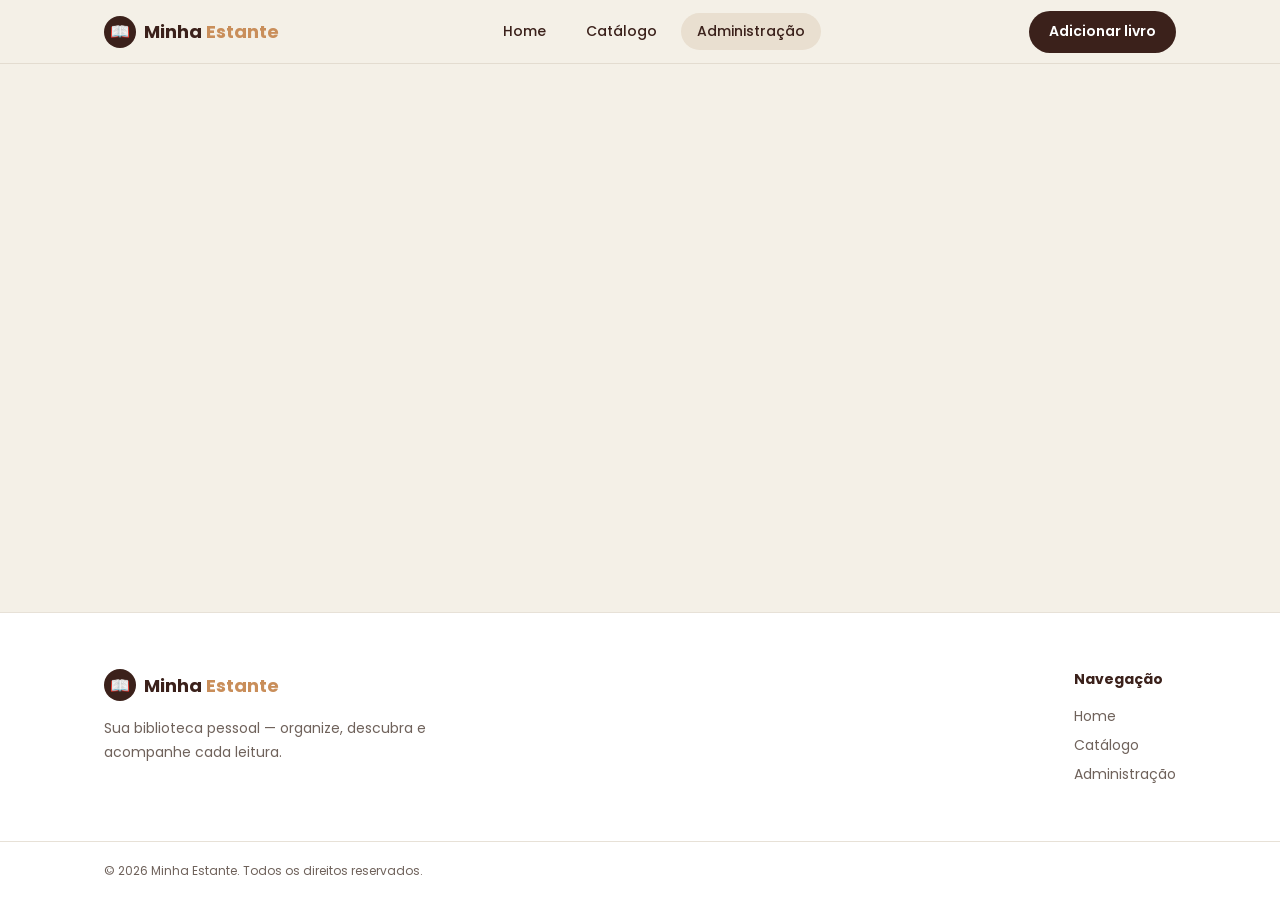
==== admin.html @ 82dd9d71 "chore: organiza estrutura inicial do projeto - Cria páginas principais: home, catálogo e administraç" ====
<!doctype html>
<html lang="pt-BR">
    <head>
        <meta charset="UTF-8" />
        <meta name="viewport" content="width=device-width, initial-scale=1.0" />
        <title>Minha Estante | Administração</title>

        <link rel="stylesheet" href="css/global.css" />
        <link rel="stylesheet" href="css/admin.css" />
    </head>
    <body>
        <header class="cabecalho">
            <div class="container conteudoCabecalho">
                <a href="index.html" class="logo">
                    <span class="iconeLogo">📖</span>
                    <span>Minha <strong>Estante</strong></span>
                </a>

                <nav class="navegacaoCabecalho">
                    <a href="index.html">Home</a>
                    <a href="catalogo.html">Catálogo</a>
                    <a href="admin.html" class="ativo">Administração</a>
                </nav>

                <a href="admin.html" class="botaoPrimario">Adicionar livro</a>
            </div>
        </header>

        <main>
            <!-- Conteúdo específico da página -->
        </main>

        <footer class="rodape">
            <div class="container conteudoRodape">
                <div class="marcaRodape">
                    <a href="index.html" class="logo">
                        <span class="iconeLogo">📖</span>
                        <span>Minha <strong>Estante</strong></span>
                    </a>

                    <p>Sua biblioteca pessoal — organize, descubra e acompanhe cada leitura.</p>
                </div>

                <nav class="navegacaoRodape">
                    <h3>Navegação</h3>

                    <a href="index.html">Home</a>
                    <a href="catalogo.html">Catálogo</a>
                    <a href="admin.html">Administração</a>
                </nav>
            </div>

            <div class="baseRodape">
                <div class="container">
                    <p>© 2026 Minha Estante. Todos os direitos reservados.</p>
                </div>
            </div>
        </footer>
    </body>
</html>
---- css/global.css ----
@import url("https://fonts.googleapis.com/css2?family=Poppins:wght@400;500;600;700;800&display=swap");

* {
    margin: 0;
    padding: 0;
    box-sizing: border-box;
}

:root {
    --fundoPrincipal: #f4f0e7;
    --branco: #ffffff;

    --marromEscuro: #3b211b;
    --marromClaro: #c98e5a;

    --textoPrincipal: #3b211b;
    --textoSecundario: #6f625b;

    --borda: #ddd4c7;

    --raioPilula: 999px;
}


html {
    scroll-behavior: smooth;
}

body {
    min-height: 100vh;
    display: flex;
    flex-direction: column;

    font-family: "Poppins", Arial, sans-serif;
    background-color: var(--fundoPrincipal);
    color: var(--textoPrincipal);
}

main {
    flex: 1;
}

a {
    color: inherit;
    text-decoration: none;
}

button {
    font-family: inherit;
    cursor: pointer;
}

img {
    max-width: 100%;
    display: block;
}

/* Container padrão */
.container {
    max-width: 1120px;
    margin: 0 auto;
    padding: 0 24px;
}

/* Cabeçalho */
.cabecalho {
    width: 100%;
    height: 64px;
    background-color: var(--fundoPrincipal);
    border-bottom: 1px solid rgba(221, 212, 199, 0.7);
}

.conteudoCabecalho {
    height: 100%;
    display: flex;
    align-items: center;
    justify-content: space-between;
}

/* Logo */
.logo {
    display: flex;
    align-items: center;
    gap: 8px;

    font-size: 18px;
    font-weight: 700;
    color: var(--marromEscuro);
}

.iconeLogo {
    width: 32px;
    height: 32px;
    border-radius: 50%;

    display: flex;
    align-items: center;
    justify-content: center;

    background-color: var(--marromEscuro);
    color: var(--branco);
    font-size: 16px;
}

.logo span strong {
    color: var(--marromClaro);
}

/* Menu do cabeçalho */
.navegacaoCabecalho {
    display: flex;
    align-items: center;
    gap: 8px;
}

.navegacaoCabecalho a {
    padding: 8px 16px;
    border-radius: var(--raioPilula);

    font-size: 14px;
    font-weight: 500;
    color: var(--marromEscuro);

    transition: 0.2s;
}

.navegacaoCabecalho a:hover,
.navegacaoCabecalho a.ativo {
    background-color: #e9dfd0;
}

/* Botão principal */
.botaoPrimario {
    min-height: 42px;
    padding: 0 20px;
    border-radius: var(--raioPilula);

    display: inline-flex;
    align-items: center;
    justify-content: center;

    background-color: var(--marromEscuro);
    color: var(--branco);

    font-size: 14px;
    font-weight: 600;

    border: none;
    transition: 0.2s;
}

.botaoPrimario:hover {
    background-color: #2d1814;
}

/* Rodapé */
.rodape {
    background-color: var(--branco);
    border-top: 1px solid rgba(221, 212, 199, 0.7);
}

.conteudoRodape {
    padding: 56px 24px;

    display: flex;
    justify-content: space-between;
    gap: 48px;
}

.marcaRodape {
    max-width: 360px;
}

.marcaRodape p {
    margin-top: 16px;

    font-size: 14px;
    line-height: 1.7;
    color: var(--textoSecundario);
}

.navegacaoRodape {
    display: flex;
    flex-direction: column;
    gap: 8px;
}

.navegacaoRodape h3 {
    margin-bottom: 8px;

    font-size: 14px;
    color: var(--marromEscuro);
}

.navegacaoRodape a {
    font-size: 14px;
    color: var(--textoSecundario);
}

.navegacaoRodape a:hover {
    color: var(--marromEscuro);
}

.baseRodape {
    border-top: 1px solid rgba(221, 212, 199, 0.7);
    padding: 20px 0;
}

.baseRodape p {
    font-size: 12px;
    color: var(--textoSecundario);
}
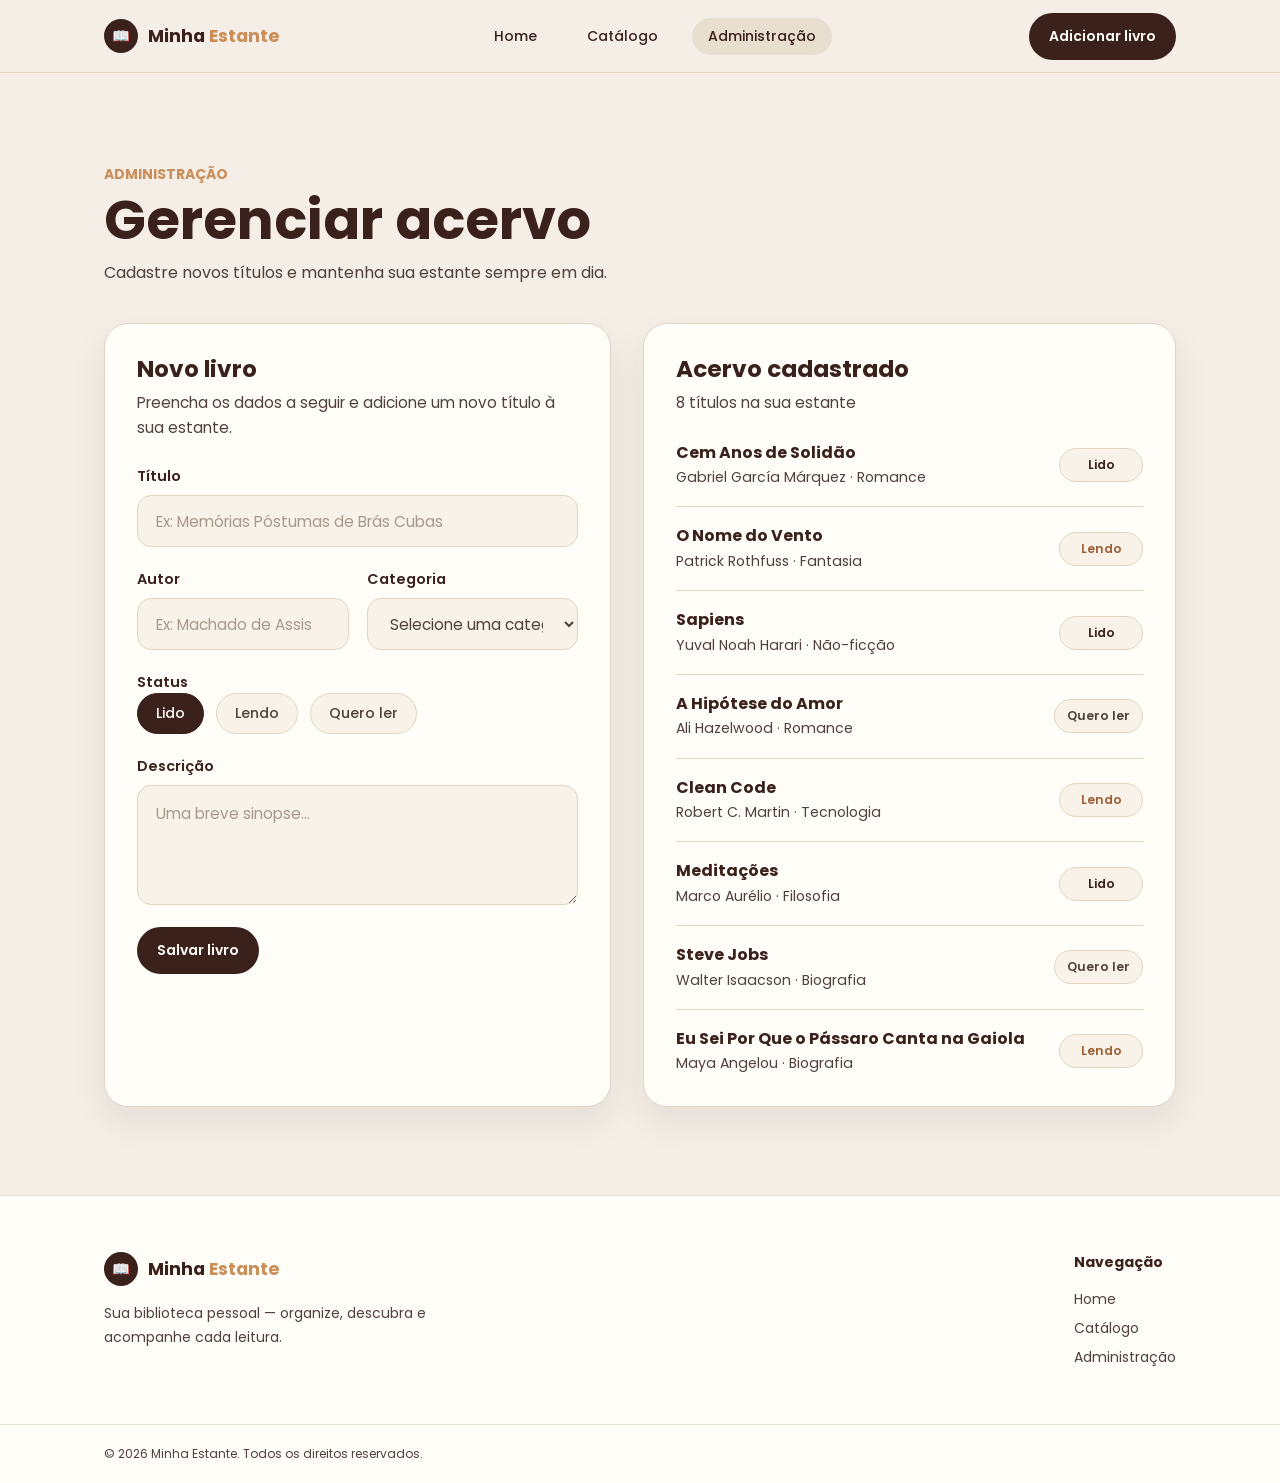
==== commit dc542c90: "Implementa parte administrativa" ====
--- a/admin.html
+++ b/admin.html
@@ -1,60 +1,156 @@
 <!doctype html>
 <html lang="pt-BR">
-    <head>
-        <meta charset="UTF-8" />
-        <meta name="viewport" content="width=device-width, initial-scale=1.0" />
-        <title>Minha Estante | Administração</title>
 
-        <link rel="stylesheet" href="css/global.css" />
-        <link rel="stylesheet" href="css/admin.css" />
-    </head>
-    <body>
-        <header class="cabecalho">
-            <div class="container conteudoCabecalho">
+<head>
+    <meta charset="UTF-8" />
+    <meta name="viewport" content="width=device-width, initial-scale=1.0" />
+    <title>Minha Estante | Administração</title>
+
+    <link rel="stylesheet" href="css/global.css" />
+    <link rel="stylesheet" href="css/admin.css" />
+</head>
+
+<body>
+    <header class="cabecalho">
+        <div class="container conteudoCabecalho">
+            <a href="index.html" class="logo">
+                <span class="iconeLogo">📖</span>
+                <span>Minha <strong>Estante</strong></span>
+            </a>
+
+            <nav class="navegacaoCabecalho">
+                <a href="index.html">Home</a>
+                <a href="catalogo.html">Catálogo</a>
+                <a href="admin.html" class="ativo">Administração</a>
+            </nav>
+
+            <a href="#formularioLivro" class="botaoPrimario">Adicionar livro</a>
+        </div>
+    </header>
+
+    <main>
+        <section class="secaoAdmin">
+            <div class="container">
+                <div class="cabecalhoSecao">
+                    <span class="etiquetaSecao">Administração</span>
+
+                    <h1>Gerenciar acervo</h1>
+
+                    <p>Cadastre novos títulos e mantenha sua estante sempre em dia.</p>
+                </div>
+
+                <div class="gradeAdmin">
+                    <section class="cartaoAdmin cartaoFormulario" aria-labelledby="tituloFormulario">
+                        <div class="cabecalhoCartao">
+                            <h2 id="tituloFormulario">Novo livro</h2>
+
+                            <p>
+                                Preencha os dados a seguir e adicione um novo título
+                                à sua estante.
+                            </p>
+                        </div>
+
+                        <form id="formularioLivro" class="formularioLivro">
+                            <div class="grupoCampo">
+                                <label for="tituloLivro">Título</label>
+
+                                <input type="text" id="tituloLivro" name="tituloLivro"
+                                    placeholder="Ex: Memórias Póstumas de Brás Cubas" required />
+                            </div>
+
+                            <div class="linhaCampos">
+                                <div class="grupoCampo">
+                                    <label for="autorLivro">Autor</label>
+
+                                    <input type="text" id="autorLivro" name="autorLivro"
+                                        placeholder="Ex: Machado de Assis" required />
+                                </div>
+
+                                <div class="grupoCampo">
+                                    <label for="categoriaLivro">Categoria</label>
+
+                                    <select id="categoriaLivro" name="categoriaLivro" required>
+                                        <option value="">
+                                            Selecione uma categoria
+                                        </option>
+                                    </select>
+                                </div>
+                            </div>
+
+                            <fieldset class="grupoCampo grupoStatus">
+                                <legend>Status</legend>
+
+                                <div class="opcoesStatus">
+                                    <input type="radio" id="statusLido" name="statusLivro" value="Lido" checked />
+                                    <label for="statusLido">Lido</label>
+
+                                    <input type="radio" id="statusLendo" name="statusLivro" value="Lendo" />
+                                    <label for="statusLendo">Lendo</label>
+
+                                    <input type="radio" id="statusQueroLer" name="statusLivro" value="Quero ler" />
+                                    <label for="statusQueroLer">Quero ler</label>
+                                </div>
+                            </fieldset>
+
+                            <div class="grupoCampo">
+                                <label for="descricaoLivro">Descrição</label>
+
+                                <textarea id="descricaoLivro" name="descricaoLivro" placeholder="Uma breve sinopse..."
+                                    required></textarea>
+                            </div>
+
+                            <button type="submit" class="botaoPrimario botaoSalvar">
+                                Salvar livro
+                            </button>
+                        </form>
+                    </section>
+
+                    <section class="cartaoAdmin cartaoAcervo" aria-labelledby="tituloAcervo">
+                        <div class="cabecalhoCartao">
+                            <h2 id="tituloAcervo">Acervo cadastrado</h2>
+
+                            <p>
+                                <span id="totalLivrosAdmin">0</span>
+                                títulos na sua estante
+                            </p>
+                        </div>
+
+                        <div id="listaLivrosAdmin" class="listaLivrosAdmin"></div>
+                    </section>
+                </div>
+            </div>
+        </section>
+    </main>
+
+    <footer class="rodape">
+        <div class="container conteudoRodape">
+            <div class="marcaRodape">
                 <a href="index.html" class="logo">
                     <span class="iconeLogo">📖</span>
                     <span>Minha <strong>Estante</strong></span>
                 </a>
 
-                <nav class="navegacaoCabecalho">
-                    <a href="index.html">Home</a>
-                    <a href="catalogo.html">Catálogo</a>
-                    <a href="admin.html" class="ativo">Administração</a>
-                </nav>
-
-                <a href="admin.html" class="botaoPrimario">Adicionar livro</a>
-            </div>
-        </header>
-
-        <main>
-            <!-- Conteúdo específico da página -->
-        </main>
-
-        <footer class="rodape">
-            <div class="container conteudoRodape">
-                <div class="marcaRodape">
-                    <a href="index.html" class="logo">
-                        <span class="iconeLogo">📖</span>
-                        <span>Minha <strong>Estante</strong></span>
-                    </a>
-
-                    <p>Sua biblioteca pessoal — organize, descubra e acompanhe cada leitura.</p>
-                </div>
-
-                <nav class="navegacaoRodape">
-                    <h3>Navegação</h3>
-
-                    <a href="index.html">Home</a>
-                    <a href="catalogo.html">Catálogo</a>
-                    <a href="admin.html">Administração</a>
-                </nav>
+                <p>Sua biblioteca pessoal — organize, descubra e acompanhe cada leitura.</p>
             </div>
 
-            <div class="baseRodape">
-                <div class="container">
-                    <p>© 2026 Minha Estante. Todos os direitos reservados.</p>
-                </div>
+            <nav class="navegacaoRodape">
+                <h3>Navegação</h3>
+
+                <a href="index.html">Home</a>
+                <a href="catalogo.html">Catálogo</a>
+                <a href="admin.html">Administração</a>
+            </nav>
+        </div>
+
+        <div class="baseRodape">
+            <div class="container">
+                <p>© 2026 Minha Estante. Todos os direitos reservados.</p>
             </div>
-        </footer>
-    </body>
+        </div>
+    </footer>
+
+    <script src="js/dados.js"></script>
+    <script src="js/admin.js"></script>
+</body>
+
 </html>
--- a/css/global.css
+++ b/css/global.css
@@ -7,16 +7,17 @@
 }
 
 :root {
-    --fundoPrincipal: #f4f0e7;
-    --branco: #ffffff;
-
-    --marromEscuro: #3b211b;
+    --fundoPrincipal: #f4eee7;
+    --card: #fffdf8;
+
+    --marromEscuro: #3b211c;
     --marromClaro: #c98e5a;
-
-    --textoPrincipal: #3b211b;
-    --textoSecundario: #6f625b;
-
-    --borda: #ddd4c7;
+    --marromMedio: #9c5f35;
+
+    --textoPrincipal: #3b211c;
+    --textoSecundario: #4f403b;
+
+    --borda: #e2d5c4;
 
     --raioPilula: 999px;
 }
@@ -33,11 +34,7 @@
 
     font-family: "Poppins", Arial, sans-serif;
     background-color: var(--fundoPrincipal);
-    color: var(--textoPrincipal);
-}
-
-main {
-    flex: 1;
+    color: var(--textoSecundario);
 }
 
 a {
@@ -64,45 +61,44 @@
 
 /* Cabeçalho */
 .cabecalho {
-    width: 100%;
-    height: 64px;
-    background-color: var(--fundoPrincipal);
-    border-bottom: 1px solid rgba(221, 212, 199, 0.7);
+    position: sticky;
+    top: 0;
+    z-index: 100;
+    background: var(--fundoPrincipal);
+    border-bottom: 1px solid var(--borda);
 }
 
 .conteudoCabecalho {
-    height: 100%;
+    min-height: 72px;
     display: flex;
     align-items: center;
     justify-content: space-between;
+    gap: 24px;
 }
 
 /* Logo */
 .logo {
     display: flex;
     align-items: center;
-    gap: 8px;
-
-    font-size: 18px;
+    gap: 10px;
+    color: var(--marromEscuro);
     font-weight: 700;
-    color: var(--marromEscuro);
+    text-decoration: none;
+    font-size: 1.1rem;
 }
 
 .iconeLogo {
-    width: 32px;
-    height: 32px;
+    width: 34px;
+    height: 34px;
     border-radius: 50%;
-
-    display: flex;
-    align-items: center;
-    justify-content: center;
-
-    background-color: var(--marromEscuro);
-    color: var(--branco);
-    font-size: 16px;
-}
-
-.logo span strong {
+    background: var(--marromEscuro);
+    color: var(--card);
+    display: grid;
+    place-items: center;
+    font-size: 0.9rem;
+}
+
+.logo strong {
     color: var(--marromClaro);
 }
 
@@ -110,41 +106,36 @@
 .navegacaoCabecalho {
     display: flex;
     align-items: center;
-    gap: 8px;
+    gap: 18px;
 }
 
 .navegacaoCabecalho a {
     padding: 8px 16px;
     border-radius: var(--raioPilula);
-
     font-size: 14px;
     font-weight: 500;
     color: var(--marromEscuro);
-
     transition: 0.2s;
 }
 
 .navegacaoCabecalho a:hover,
 .navegacaoCabecalho a.ativo {
     background-color: #e9dfd0;
+    color: var(--marromEscuro);
 }
 
 /* Botão principal */
 .botaoPrimario {
     min-height: 42px;
-    padding: 0 20px;
+    padding: 13px 20px;
     border-radius: var(--raioPilula);
-
     display: inline-flex;
     align-items: center;
     justify-content: center;
-
     background-color: var(--marromEscuro);
-    color: var(--branco);
-
+    color: var(--card);
     font-size: 14px;
     font-weight: 600;
-
     border: none;
     transition: 0.2s;
 }
@@ -155,7 +146,7 @@
 
 /* Rodapé */
 .rodape {
-    background-color: var(--branco);
+    background-color: var(--card);
     border-top: 1px solid rgba(221, 212, 199, 0.7);
 }
 
@@ -198,7 +189,7 @@
 }
 
 .navegacaoRodape a:hover {
-    color: var(--marromEscuro);
+    color: var(--marromClaro);
 }
 
 .baseRodape {
--- a/css/admin.css
+++ b/css/admin.css
@@ -0,0 +1,288 @@
+.secaoAdmin {
+    padding: 88px 0;
+}
+
+.cabecalhoSecao {
+    margin-bottom: 36px;
+}
+
+.etiquetaSecao {
+    display: inline-block;
+    margin-bottom: 8px;
+    color: var(--marromClaro);
+    font-size: 14px;
+    font-weight: 700;
+    text-transform: uppercase;
+}
+
+.cabecalhoSecao h1 {
+    color: var(--textoPrincipal);
+    font-size: clamp(2.4rem, 5vw, 3.4rem);
+    line-height: 1;
+    margin-bottom: 12px;
+}
+
+.cabecalhoSecao p {
+    max-width: 620px;
+    font-size: 1rem;
+    line-height: 1.7;
+    color: var(--textoSecundario);
+}
+
+.gradeAdmin {
+    display: grid;
+    grid-template-columns: 1fr 1.05fr;
+    gap: 32px;
+    align-items: stretch;
+}
+
+.cartaoAdmin {
+    background: var(--card);
+    border: 1px solid var(--borda);
+    border-radius: 24px;
+    padding: 32px;
+    box-shadow: 0 15px 35px rgba(59, 33, 28, 0.08);
+}
+
+.cartaoFormulario {
+    min-height: 610px;
+}
+
+.cabecalhoCartao {
+    margin-bottom: 26px;
+}
+
+.cabecalhoCartao h2 {
+    margin-bottom: 8px;
+    color: var(--textoPrincipal);
+    font-size: 1.45rem;
+    line-height: 1.2;
+}
+
+.cabecalhoCartao p {
+    color: var(--textoSecundario);
+    font-size: 0.95rem;
+    line-height: 1.6;
+}
+
+.formularioLivro {
+    min-height: 500px;
+    display: flex;
+    flex-direction: column;
+    gap: 22px;
+}
+
+.grupoCampo {
+    display: flex;
+    flex-direction: column;
+    gap: 8px;
+}
+
+.grupoCampo label,
+.grupoStatus legend {
+    color: var(--textoPrincipal);
+    font-size: 0.9rem;
+    font-weight: 600;
+}
+
+.linhaCampos {
+    display: grid;
+    grid-template-columns: 1fr 1fr;
+    gap: 18px;
+}
+
+.formularioLivro input,
+.formularioLivro select,
+.formularioLivro textarea {
+    width: 100%;
+    border: 1px solid var(--borda);
+    border-radius: 14px;
+    background: #f8f2e8;
+    color: var(--textoSecundario);
+    font-family: "Poppins", Arial, sans-serif;
+    font-size: 0.95rem;
+    outline: none;
+    transition: 0.2s;
+}
+
+.formularioLivro input,
+.formularioLivro select {
+    min-height: 52px;
+    padding: 0 18px;
+}
+
+.formularioLivro textarea {
+    min-height: 120px;
+    padding: 16px 18px;
+    resize: vertical;
+}
+
+.formularioLivro input::placeholder,
+.formularioLivro textarea::placeholder {
+    color: #a8988c;
+}
+
+.formularioLivro input:focus,
+.formularioLivro select:focus,
+.formularioLivro textarea:focus {
+    border-color: var(--marromMedio);
+    background: #fffaf2;
+    box-shadow: 0 0 0 4px rgba(156, 95, 53, 0.12);
+}
+
+.grupoStatus {
+    border: 0;
+    padding: 0;
+    margin: 0;
+}
+
+.opcoesStatus {
+    display: flex;
+    flex-wrap: wrap;
+    gap: 12px;
+}
+
+.opcoesStatus input {
+    display: none;
+}
+
+.opcoesStatus label {
+    min-height: 38px;
+    padding: 9px 18px;
+    display: inline-flex;
+    align-items: center;
+    justify-content: center;
+    border: 1px solid var(--borda);
+    border-radius: var(--raioPilula);
+    background: #f8f2e8;
+    color: var(--textoSecundario);
+    font-size: 0.88rem;
+    font-weight: 500;
+    cursor: pointer;
+    transition: 0.2s;
+}
+
+.opcoesStatus label:hover {
+    border-color: var(--marromMedio);
+    color: var(--marromEscuro);
+}
+
+.opcoesStatus input:checked+label {
+    background: var(--marromEscuro);
+    border-color: var(--marromEscuro);
+    color: var(--card);
+}
+
+.botaoSalvar {
+    width: fit-content;
+    margin-top: auto;
+    border: 0;
+}
+
+/* Lista do acervo */
+
+.listaLivrosAdmin {
+    display: flex;
+    flex-direction: column;
+}
+
+.itemLivroAdmin {
+    display: flex;
+    align-items: center;
+    justify-content: space-between;
+    gap: 18px;
+    padding: 18px 0;
+    border-bottom: 1px solid var(--borda);
+}
+
+.itemLivroAdmin:first-child {
+    padding-top: 0;
+}
+
+.itemLivroAdmin:last-child {
+    padding-bottom: 0;
+    border-bottom: 0;
+}
+
+.dadosLivroAdmin h3 {
+    margin-bottom: 4px;
+    color: var(--textoPrincipal);
+    font-size: 1rem;
+    line-height: 1.35;
+}
+
+.dadosLivroAdmin p {
+    color: var(--textoSecundario);
+    font-size: 0.88rem;
+    line-height: 1.5;
+}
+
+.etiquetaStatus {
+    flex-shrink: 0;
+    min-width: 84px;
+    padding: 7px 12px;
+    display: inline-flex;
+    justify-content: center;
+    align-items: center;
+    border: 1px solid var(--borda);
+    border-radius: var(--raioPilula);
+    background: #f8f2e8;
+    color: var(--textoSecundario);
+    font-size: 0.76rem;
+    font-weight: 600;
+}
+
+.statusLido {
+    color: var(--marromEscuro);
+}
+
+.statusLendo {
+    color: var(--marromMedio);
+}
+
+.statusQueroLer {
+    color: var(--textoSecundario);
+}
+
+@media (max-width: 900px) {
+    .gradeAdmin {
+        grid-template-columns: 1fr;
+    }
+
+    .cartaoFormulario {
+        min-height: auto;
+    }
+
+    .formularioLivro {
+        min-height: auto;
+    }
+}
+
+@media (max-width: 640px) {
+    .secaoAdmin {
+        padding: 64px 0;
+    }
+
+    .cartaoAdmin {
+        padding: 24px;
+        border-radius: 20px;
+    }
+
+    .linhaCampos {
+        grid-template-columns: 1fr;
+    }
+
+    .itemLivroAdmin {
+        align-items: flex-start;
+        flex-direction: column;
+        gap: 10px;
+    }
+
+    .etiquetaStatus {
+        min-width: auto;
+    }
+
+    .botaoSalvar {
+        width: 100%;
+    }
+}
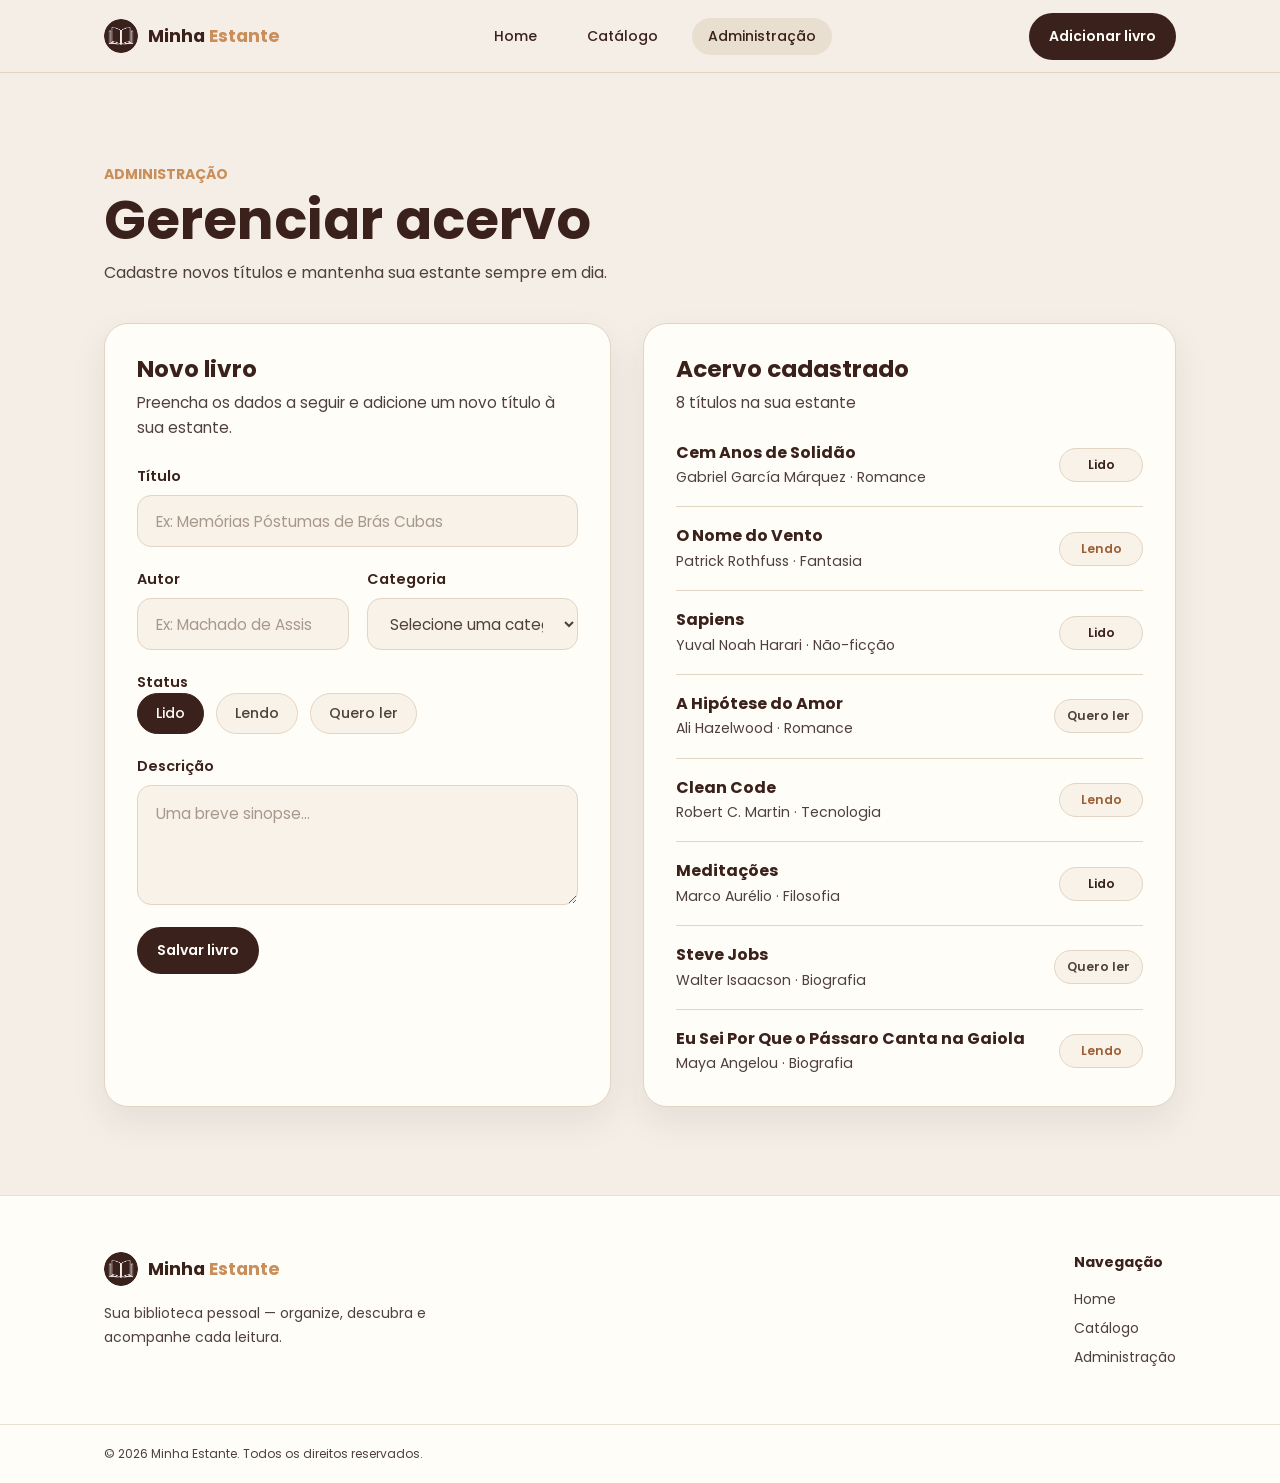
==== commit df5c9cfb: "feat: atualiza a estrutura do HTML com o logo nas páginas" ====
--- a/admin.html
+++ b/admin.html
@@ -1,156 +1,187 @@
 <!doctype html>
 <html lang="pt-BR">
+    <head>
+        <meta charset="UTF-8" />
+        <meta name="viewport" content="width=device-width, initial-scale=1.0" />
+        <title>Minha Estante | Administração</title>
 
-<head>
-    <meta charset="UTF-8" />
-    <meta name="viewport" content="width=device-width, initial-scale=1.0" />
-    <title>Minha Estante | Administração</title>
+        <link rel="shortcut icon" type="imagex/png" href="./assets/logo.ico" />
 
-    <link rel="stylesheet" href="css/global.css" />
-    <link rel="stylesheet" href="css/admin.css" />
-</head>
+        <link rel="stylesheet" href="css/global.css" />
+        <link rel="stylesheet" href="css/admin.css" />
+    </head>
 
-<body>
-    <header class="cabecalho">
-        <div class="container conteudoCabecalho">
-            <a href="index.html" class="logo">
-                <span class="iconeLogo">📖</span>
-                <span>Minha <strong>Estante</strong></span>
-            </a>
-
-            <nav class="navegacaoCabecalho">
-                <a href="index.html">Home</a>
-                <a href="catalogo.html">Catálogo</a>
-                <a href="admin.html" class="ativo">Administração</a>
-            </nav>
-
-            <a href="#formularioLivro" class="botaoPrimario">Adicionar livro</a>
-        </div>
-    </header>
-
-    <main>
-        <section class="secaoAdmin">
-            <div class="container">
-                <div class="cabecalhoSecao">
-                    <span class="etiquetaSecao">Administração</span>
-
-                    <h1>Gerenciar acervo</h1>
-
-                    <p>Cadastre novos títulos e mantenha sua estante sempre em dia.</p>
-                </div>
-
-                <div class="gradeAdmin">
-                    <section class="cartaoAdmin cartaoFormulario" aria-labelledby="tituloFormulario">
-                        <div class="cabecalhoCartao">
-                            <h2 id="tituloFormulario">Novo livro</h2>
-
-                            <p>
-                                Preencha os dados a seguir e adicione um novo título
-                                à sua estante.
-                            </p>
-                        </div>
-
-                        <form id="formularioLivro" class="formularioLivro">
-                            <div class="grupoCampo">
-                                <label for="tituloLivro">Título</label>
-
-                                <input type="text" id="tituloLivro" name="tituloLivro"
-                                    placeholder="Ex: Memórias Póstumas de Brás Cubas" required />
-                            </div>
-
-                            <div class="linhaCampos">
-                                <div class="grupoCampo">
-                                    <label for="autorLivro">Autor</label>
-
-                                    <input type="text" id="autorLivro" name="autorLivro"
-                                        placeholder="Ex: Machado de Assis" required />
-                                </div>
-
-                                <div class="grupoCampo">
-                                    <label for="categoriaLivro">Categoria</label>
-
-                                    <select id="categoriaLivro" name="categoriaLivro" required>
-                                        <option value="">
-                                            Selecione uma categoria
-                                        </option>
-                                    </select>
-                                </div>
-                            </div>
-
-                            <fieldset class="grupoCampo grupoStatus">
-                                <legend>Status</legend>
-
-                                <div class="opcoesStatus">
-                                    <input type="radio" id="statusLido" name="statusLivro" value="Lido" checked />
-                                    <label for="statusLido">Lido</label>
-
-                                    <input type="radio" id="statusLendo" name="statusLivro" value="Lendo" />
-                                    <label for="statusLendo">Lendo</label>
-
-                                    <input type="radio" id="statusQueroLer" name="statusLivro" value="Quero ler" />
-                                    <label for="statusQueroLer">Quero ler</label>
-                                </div>
-                            </fieldset>
-
-                            <div class="grupoCampo">
-                                <label for="descricaoLivro">Descrição</label>
-
-                                <textarea id="descricaoLivro" name="descricaoLivro" placeholder="Uma breve sinopse..."
-                                    required></textarea>
-                            </div>
-
-                            <button type="submit" class="botaoPrimario botaoSalvar">
-                                Salvar livro
-                            </button>
-                        </form>
-                    </section>
-
-                    <section class="cartaoAdmin cartaoAcervo" aria-labelledby="tituloAcervo">
-                        <div class="cabecalhoCartao">
-                            <h2 id="tituloAcervo">Acervo cadastrado</h2>
-
-                            <p>
-                                <span id="totalLivrosAdmin">0</span>
-                                títulos na sua estante
-                            </p>
-                        </div>
-
-                        <div id="listaLivrosAdmin" class="listaLivrosAdmin"></div>
-                    </section>
-                </div>
-            </div>
-        </section>
-    </main>
-
-    <footer class="rodape">
-        <div class="container conteudoRodape">
-            <div class="marcaRodape">
+    <body>
+        <header class="cabecalho">
+            <div class="container conteudoCabecalho">
                 <a href="index.html" class="logo">
-                    <span class="iconeLogo">📖</span>
+                    <img src="./assets/logo.png" alt="Minha Estante" class="iconeLogo" />
                     <span>Minha <strong>Estante</strong></span>
                 </a>
 
-                <p>Sua biblioteca pessoal — organize, descubra e acompanhe cada leitura.</p>
+                <nav class="navegacaoCabecalho">
+                    <a href="index.html">Home</a>
+                    <a href="catalogo.html">Catálogo</a>
+                    <a href="admin.html" class="ativo">Administração</a>
+                </nav>
+
+                <a href="#formularioLivro" class="botaoPrimario">Adicionar livro</a>
+            </div>
+        </header>
+
+        <main>
+            <section class="secaoAdmin">
+                <div class="container">
+                    <div class="cabecalhoSecao">
+                        <span class="etiquetaSecao">Administração</span>
+
+                        <h1>Gerenciar acervo</h1>
+
+                        <p>Cadastre novos títulos e mantenha sua estante sempre em dia.</p>
+                    </div>
+
+                    <div class="gradeAdmin">
+                        <section
+                            class="cartaoAdmin cartaoFormulario"
+                            aria-labelledby="tituloFormulario"
+                        >
+                            <div class="cabecalhoCartao">
+                                <h2 id="tituloFormulario">Novo livro</h2>
+
+                                <p>
+                                    Preencha os dados a seguir e adicione um novo título à sua
+                                    estante.
+                                </p>
+                            </div>
+
+                            <form id="formularioLivro" class="formularioLivro">
+                                <div class="grupoCampo">
+                                    <label for="tituloLivro">Título</label>
+
+                                    <input
+                                        type="text"
+                                        id="tituloLivro"
+                                        name="tituloLivro"
+                                        placeholder="Ex: Memórias Póstumas de Brás Cubas"
+                                        required
+                                    />
+                                </div>
+
+                                <div class="linhaCampos">
+                                    <div class="grupoCampo">
+                                        <label for="autorLivro">Autor</label>
+
+                                        <input
+                                            type="text"
+                                            id="autorLivro"
+                                            name="autorLivro"
+                                            placeholder="Ex: Machado de Assis"
+                                            required
+                                        />
+                                    </div>
+
+                                    <div class="grupoCampo">
+                                        <label for="categoriaLivro">Categoria</label>
+
+                                        <select id="categoriaLivro" name="categoriaLivro" required>
+                                            <option value="">Selecione uma categoria</option>
+                                        </select>
+                                    </div>
+                                </div>
+
+                                <fieldset class="grupoCampo grupoStatus">
+                                    <legend>Status</legend>
+
+                                    <div class="opcoesStatus">
+                                        <input
+                                            type="radio"
+                                            id="statusLido"
+                                            name="statusLivro"
+                                            value="Lido"
+                                            checked
+                                        />
+                                        <label for="statusLido">Lido</label>
+
+                                        <input
+                                            type="radio"
+                                            id="statusLendo"
+                                            name="statusLivro"
+                                            value="Lendo"
+                                        />
+                                        <label for="statusLendo">Lendo</label>
+
+                                        <input
+                                            type="radio"
+                                            id="statusQueroLer"
+                                            name="statusLivro"
+                                            value="Quero ler"
+                                        />
+                                        <label for="statusQueroLer">Quero ler</label>
+                                    </div>
+                                </fieldset>
+
+                                <div class="grupoCampo">
+                                    <label for="descricaoLivro">Descrição</label>
+
+                                    <textarea
+                                        id="descricaoLivro"
+                                        name="descricaoLivro"
+                                        placeholder="Uma breve sinopse..."
+                                        required
+                                    ></textarea>
+                                </div>
+
+                                <button type="submit" class="botaoPrimario botaoSalvar">
+                                    Salvar livro
+                                </button>
+                            </form>
+                        </section>
+
+                        <section class="cartaoAdmin cartaoAcervo" aria-labelledby="tituloAcervo">
+                            <div class="cabecalhoCartao">
+                                <h2 id="tituloAcervo">Acervo cadastrado</h2>
+
+                                <p>
+                                    <span id="totalLivrosAdmin">0</span>
+                                    títulos na sua estante
+                                </p>
+                            </div>
+
+                            <div id="listaLivrosAdmin" class="listaLivrosAdmin"></div>
+                        </section>
+                    </div>
+                </div>
+            </section>
+        </main>
+
+        <footer class="rodape">
+            <div class="container conteudoRodape">
+                <div class="marcaRodape">
+                    <a href="index.html" class="logo">
+                        <img src="./assets/logo.png" alt="Minha Estante" class="iconeLogo" />
+                        <span>Minha <strong>Estante</strong></span>
+                    </a>
+
+                    <p>Sua biblioteca pessoal — organize, descubra e acompanhe cada leitura.</p>
+                </div>
+
+                <nav class="navegacaoRodape">
+                    <h3>Navegação</h3>
+
+                    <a href="index.html">Home</a>
+                    <a href="catalogo.html">Catálogo</a>
+                    <a href="admin.html">Administração</a>
+                </nav>
             </div>
 
-            <nav class="navegacaoRodape">
-                <h3>Navegação</h3>
+            <div class="baseRodape">
+                <div class="container">
+                    <p>© 2026 Minha Estante. Todos os direitos reservados.</p>
+                </div>
+            </div>
+        </footer>
 
-                <a href="index.html">Home</a>
-                <a href="catalogo.html">Catálogo</a>
-                <a href="admin.html">Administração</a>
-            </nav>
-        </div>
-
-        <div class="baseRodape">
-            <div class="container">
-                <p>© 2026 Minha Estante. Todos os direitos reservados.</p>
-            </div>
-        </div>
-    </footer>
-
-    <script src="js/dados.js"></script>
-    <script src="js/admin.js"></script>
-</body>
-
-</html>+        <script src="js/dados.js"></script>
+        <script src="js/admin.js"></script>
+    </body>
+</html>
--- a/css/global.css
+++ b/css/global.css
@@ -87,17 +87,14 @@
     font-size: 1.1rem;
 }
 
+
 .iconeLogo {
     width: 34px;
     height: 34px;
     border-radius: 50%;
-    background: var(--marromEscuro);
-    color: var(--card);
-    display: grid;
-    place-items: center;
-    font-size: 0.9rem;
-}
-
+    display: block;
+    object-fit: cover;
+}
 .logo strong {
     color: var(--marromClaro);
 }
